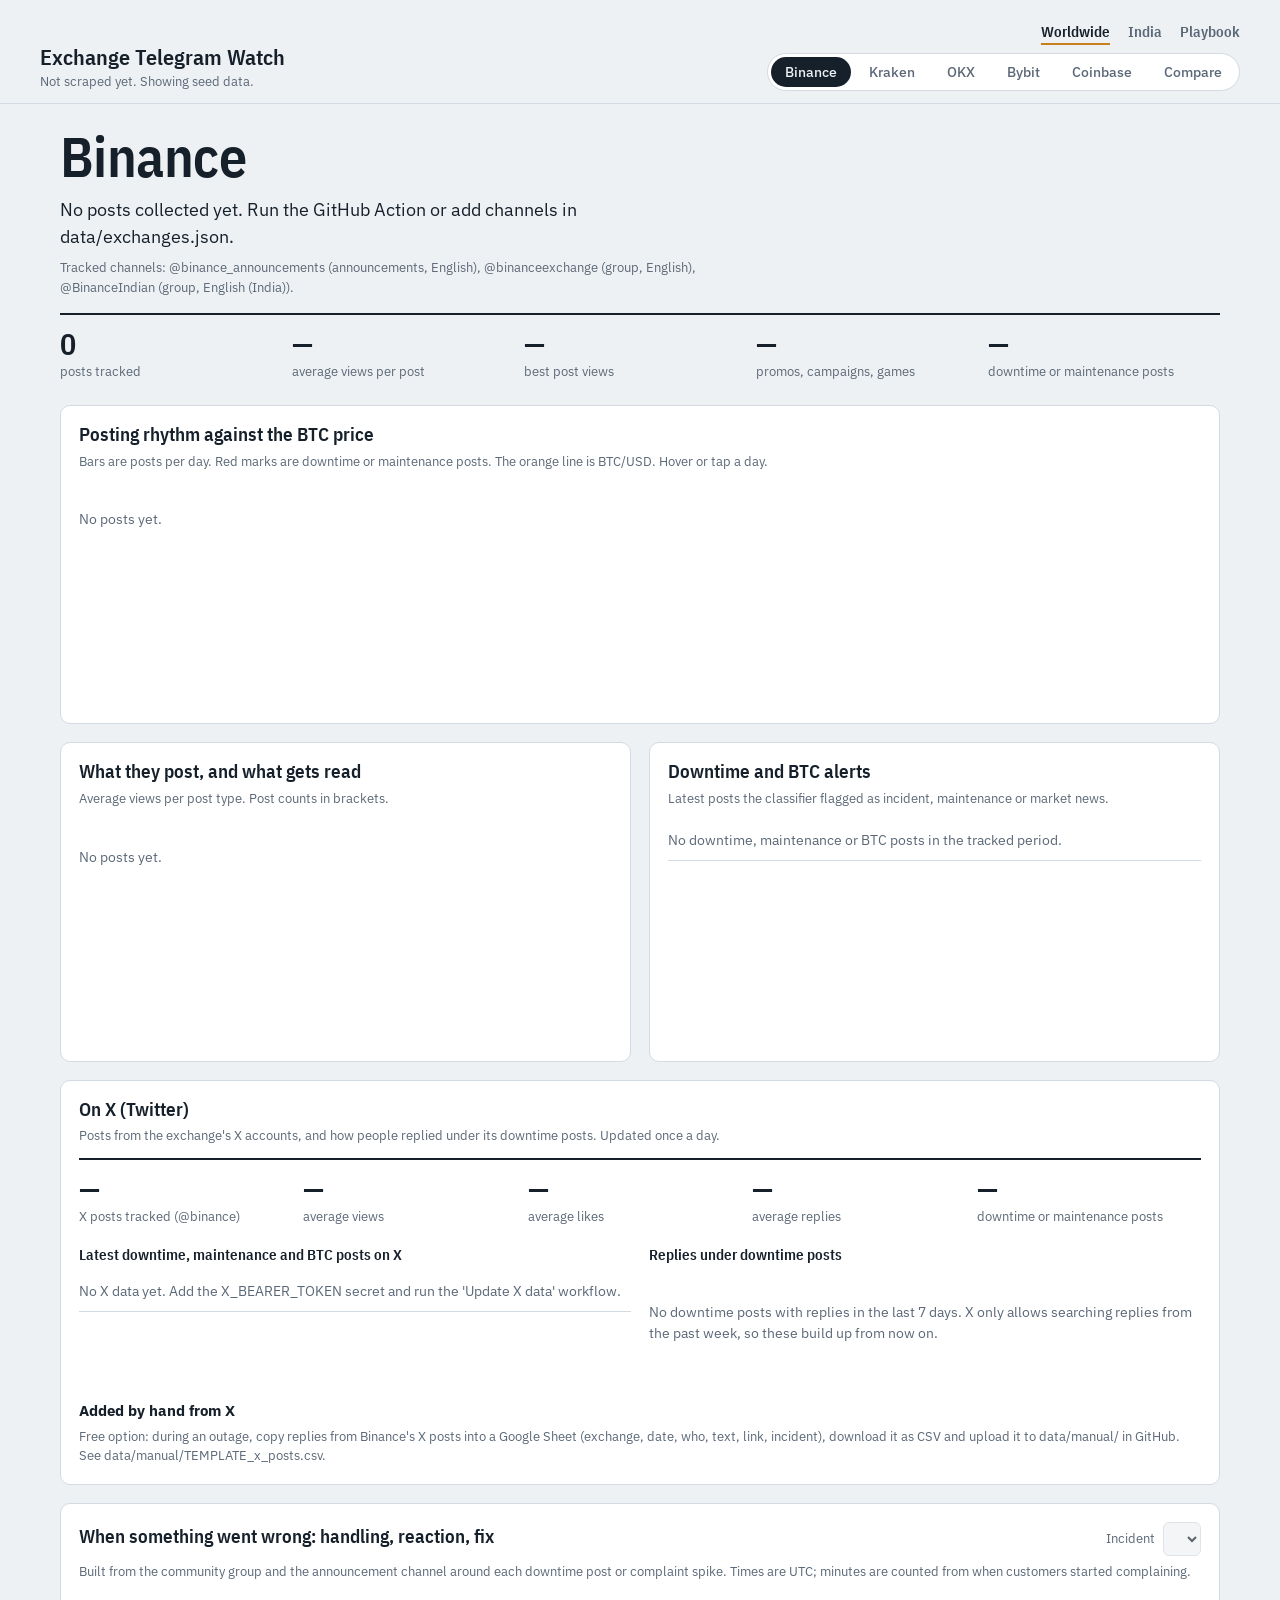
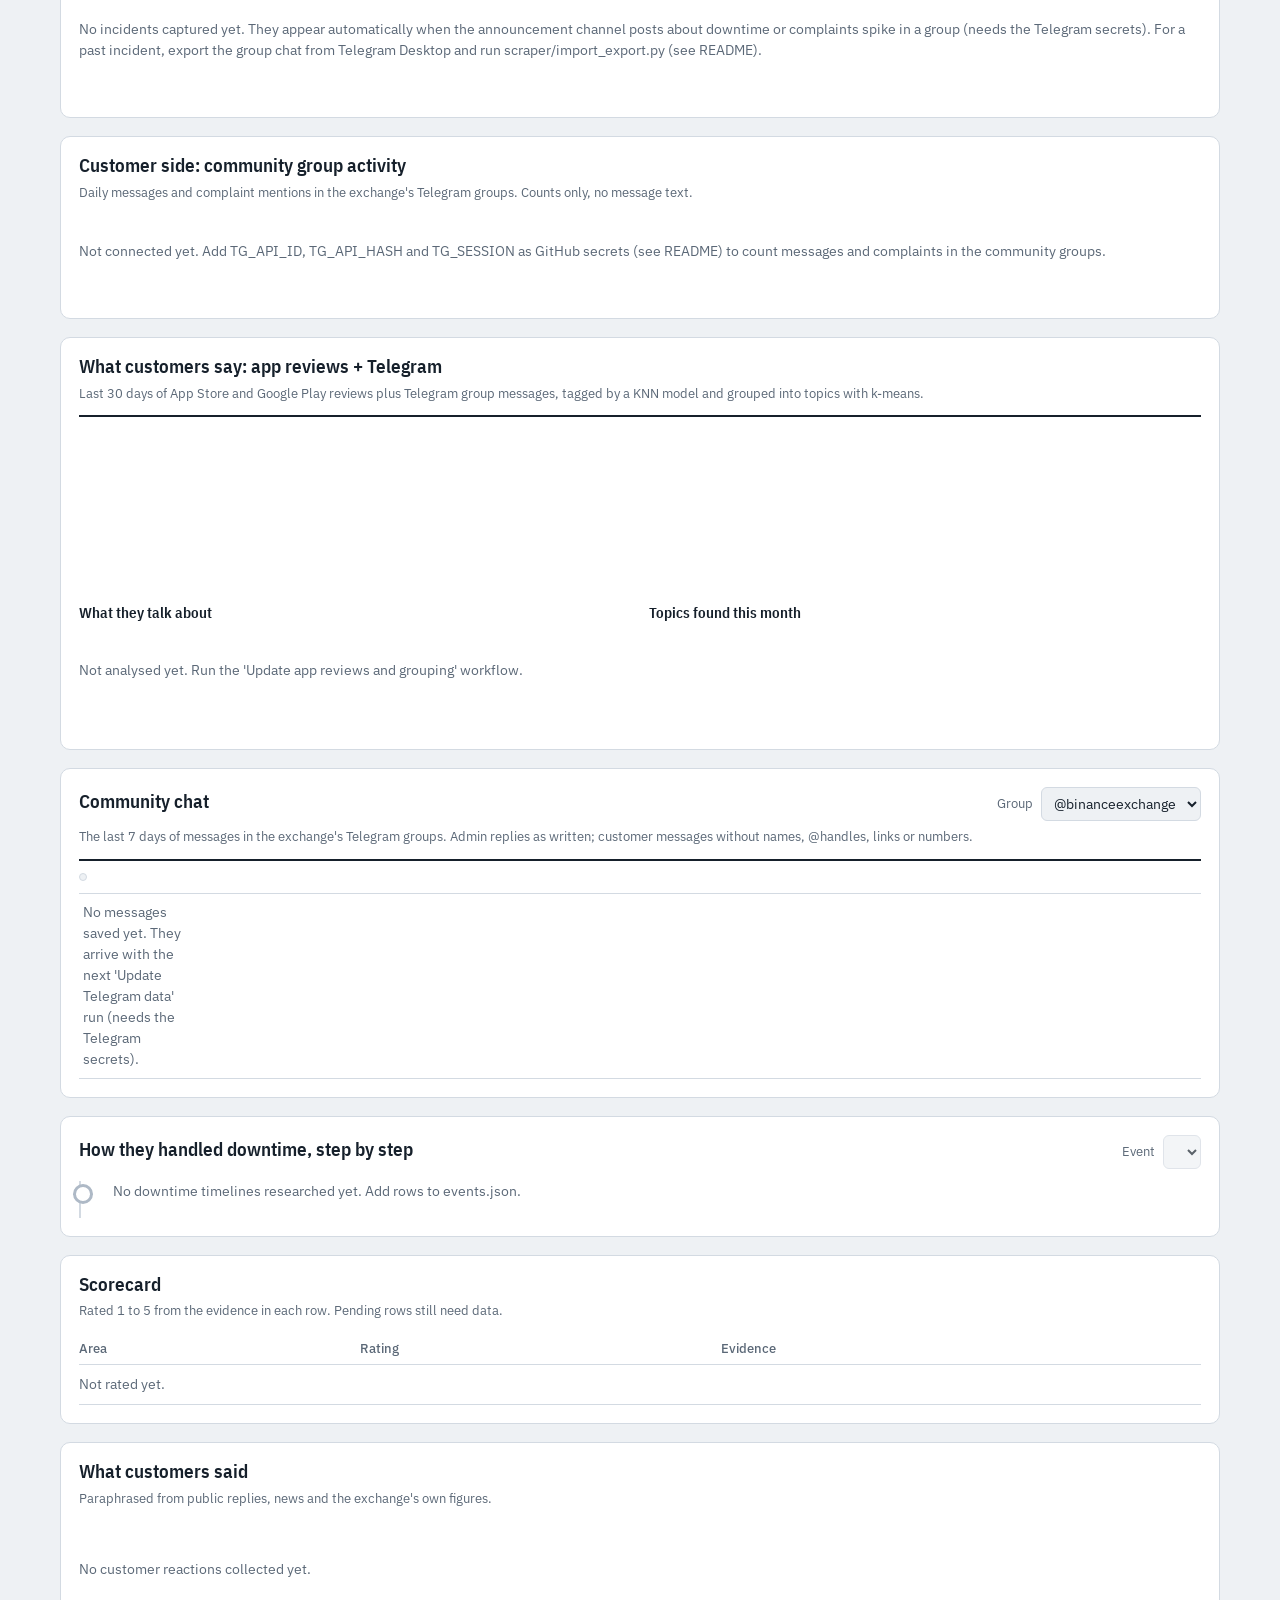
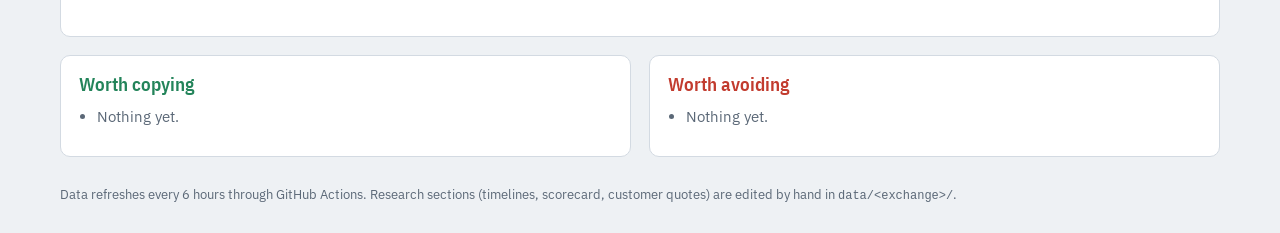
==== index.html @ f82f7426 "Add files via upload" ====
<!doctype html>
<html lang="en">
<head>
<meta charset="utf-8">
<meta name="viewport" content="width=device-width, initial-scale=1">
<title>Exchange Telegram Watch</title>
<link rel="preconnect" href="https://fonts.googleapis.com">
<link rel="preconnect" href="https://fonts.gstatic.com" crossorigin>
<link href="https://fonts.googleapis.com/css2?family=IBM+Plex+Sans:wght@400;500;600&family=IBM+Plex+Sans+Condensed:wght@500;600&display=swap" rel="stylesheet">
<link rel="stylesheet" href="assets/style.css">
<link rel="icon" href="data:image/svg+xml,<svg xmlns='http://www.w3.org/2000/svg' viewBox='0 0 100 100'><text y='.9em' font-size='90'>📡</text></svg>">
</head>
<body>
<header class="top">
  <div class="brand">
    <h1>Exchange Telegram Watch</h1>
    <p class="muted" id="updated">Loading data…</p>
  </div>
  <div class="navs"><nav class="regions" id="regions" aria-label="Region"></nav><nav class="tabs" id="tabs" aria-label="Exchange"></nav></div>
</header>

<main id="view-exchange">
  <section class="hero">
    <div class="hero-head">
      <h2 id="ex-title">—</h2>
      <p id="ex-summary" class="lead">—</p>
      <p id="ex-channels" class="muted chan"></p>
      <p id="ex-note" class="note" hidden></p>
    </div>
    <div class="kpis" id="kpis"></div>
  </section>

  <section class="panel">
    <div class="panel-head">
      <h3>Posting rhythm against the BTC price</h3>
      <p class="muted">Bars are posts per day. Red marks are downtime or maintenance posts. The orange line is BTC/USD. Hover or tap a day.</p>
    </div>
    <div class="chart" id="pulse"></div>
  </section>

  <div class="two">
    <section class="panel">
      <div class="panel-head"><h3>What they post, and what gets read</h3><p class="muted">Average views per post type. Post counts in brackets.</p></div>
      <div class="chart" id="mix"></div>
    </section>
    <section class="panel">
      <div class="panel-head"><h3>Downtime and BTC alerts</h3><p class="muted">Latest posts the classifier flagged as incident, maintenance or market news.</p></div>
      <ul class="feed" id="feed"></ul>
    </section>
  </div>

  <section class="panel" id="discordsec" hidden>
    <div class="panel-head">
      <h3>Discord announcements</h3>
      <p class="muted" id="dc-note">Posts from the exchange's Discord announcement channel, followed into your own server and read by your bot.</p>
    </div>
    <div class="kpis" id="dc-kpis"></div>
    <ul class="feed" id="dc-feed" style="margin-top:10px"></ul>
  </section>

  <section class="panel" id="statussec" hidden>
    <div class="panel-head">
      <h3>Status page: every outage and how it was updated</h3>
      <label class="select-wrap">Incident <select id="st-sel"></select></label>
      <p class="muted" id="st-note">From the exchange's public status page. Each incident shows its updates from Investigating to Resolved.</p>
    </div>
    <div class="kpis" id="st-kpis"></div>
    <div id="st-body" style="margin-top:12px"></div>
  </section>

  <section class="panel" id="xsec">
    <div class="panel-head">
      <h3>On X (Twitter)</h3>
      <p class="muted">Posts from the exchange's X accounts, and how people replied under its downtime posts. Updated once a day.</p>
    </div>
    <div class="kpis" id="x-kpis"></div>
    <div class="inc-cols">
      <div><h4>Latest downtime, maintenance and BTC posts on X</h4><ul class="feed" id="x-feed"></ul></div>
      <div>
        <h4 style="display:flex;justify-content:space-between;gap:8px;flex-wrap:wrap;align-items:center">Replies under downtime posts <select id="x-sel" aria-label="Downtime post on X"></select></h4>
        <div id="x-body"></div>
      </div>
    </div>
    <div id="x-manual"></div>
  </section>

  <section class="panel" id="incidents">
    <div class="panel-head">
      <h3>When something went wrong: handling, reaction, fix</h3>
      <label class="select-wrap">Incident <select id="inc-sel"></select></label>
      <p class="muted">Built from the community group and the announcement channel around each downtime post or complaint spike. Times are UTC; minutes are counted from when customers started complaining.</p>
    </div>
    <div id="inc-body"></div>
  </section>

  <section class="panel">
    <div class="panel-head"><h3>Customer side: community group activity</h3><p class="muted">Daily messages and complaint mentions in the exchange's Telegram groups. Counts only, no message text.</p></div>
    <div id="groups"></div>
  </section>

  <section class="panel" id="voicesec">
    <div class="panel-head">
      <h3>What customers say: app reviews + Telegram</h3>
      <p class="muted">Last 30 days of App Store and Google Play reviews plus Telegram group messages, tagged by a KNN model and grouped into topics with k-means.</p>
    </div>
    <div class="kpis" id="v-kpis"></div>
    <div class="chart" id="v-chart" style="min-height:160px;margin-top:12px"></div>
    <div class="inc-cols">
      <div><h4>What they talk about</h4><div id="v-labels"></div><div id="v-samples"></div></div>
      <div><h4>Topics found this month</h4><div id="v-topics"></div></div>
    </div>
    <p class="muted" id="v-method" style="font-size:13px;margin:12px 0 0"></p>
  </section>

  <section class="panel" id="chatsec">
    <div class="panel-head">
      <h3>Community chat</h3>
      <label class="select-wrap">Group <select id="chat-group"></select></label>
      <p class="muted">The last 7 days of messages in the exchange's Telegram groups. Admin replies as written; customer messages without names, @handles, links or numbers.</p>
    </div>
    <div class="kpis" id="chat-kpis"></div>
    <div class="seg" id="chat-filter" style="margin:12px 0;width:fit-content;flex-wrap:wrap"></div>
    <ul class="chat" id="chat-list"></ul>
  </section>

  <section class="panel">
    <div class="panel-head">
      <h3>How they handled downtime, step by step</h3>
      <label class="select-wrap">Event <select id="evt"></select></label>
    </div>
    <ol class="timeline" id="timeline"></ol>
  </section>

  <section class="panel">
    <div class="panel-head"><h3>Scorecard</h3><p class="muted">Rated 1 to 5 from the evidence in each row. Pending rows still need data.</p></div>
    <div class="scroll"><table class="table" id="score"><thead><tr><th>Area</th><th>Rating</th><th>Evidence</th></tr></thead><tbody></tbody></table></div>
  </section>

  <section class="panel">
    <div class="panel-head"><h3>What customers said</h3><p class="muted">Paraphrased from public replies, news and the exchange's own figures.</p></div>
    <div class="voices" id="voices"></div>
  </section>

  <div class="two">
    <section class="panel"><h3 class="good">Worth copying</h3><ul class="lessons" id="copy"></ul></section>
    <section class="panel"><h3 class="bad">Worth avoiding</h3><ul class="lessons" id="avoid"></ul></section>
  </div>
</main>

<main id="view-compare" hidden>
  <section class="hero"><div class="hero-head"><h2 id="cmp-title">All exchanges side by side</h2><p class="lead">Posting habits from scraped channels and downtime ratings from research. Empty cells mean that exchange has not been collected yet.</p></div></section>
  <section class="panel">
    <div class="panel-head"><h3>Posting habits</h3></div>
    <div class="scroll"><table class="table" id="cmp-posts"></table></div>
  </section>
  <section class="panel">
    <div class="panel-head"><h3>Downtime scorecard</h3></div>
    <div class="scroll"><table class="table" id="cmp-score"></table></div>
  </section>
</main>

<main id="view-influencers" hidden>
  <section class="hero"><div class="hero-head">
    <h2 id="inf-title">Influencers</h2>
    <p class="lead" id="inf-lead">—</p>
  </div><div class="kpis" id="inf-kpis"></div></section>
  <section class="panel"><div class="panel-head"><h3>Who they are and what they push</h3><p class="muted">Public Telegram channels, scraped every 6 hours. Negative reactions are 👎 😡 🤬 😢 😱 💩 🤮.</p></div>
    <div class="scroll"><table class="table" id="inf-table"></table></div></section>
  <div class="two">
    <section class="panel"><div class="panel-head"><h3>Which exchanges they talk about</h3><p class="muted">Posts mentioning each exchange; the darker part has a referral link.</p></div><div class="chart" id="inf-mentions" style="min-height:140px"></div></section>
    <section class="panel"><div class="panel-head"><h3>When an exchange had problems</h3><p class="muted">Influencer posts within 48 hours after an outage or downtime post of an exchange in this region.</p></div><ul class="feed" id="inf-outages"></ul></section>
  </div>
  <section class="panel"><div class="panel-head"><h3>Latest posts</h3><label class="select-wrap">Influencer <select id="inf-sel"></select></label></div><ul class="feed" id="inf-feed" style="max-height:620px"></ul></section>
  <section class="panel"><div class="panel-head"><h3>Followers' discussion groups</h3><p class="muted">Comments under influencer posts, where followers complain and ask. Add a group as "discussion" in data/influencers.json.</p></div><div id="inf-groups"></div></section>
</main>

<main id="view-playbook" hidden>
  <section class="hero"><div class="hero-head">
    <h2>Downtime Response Playbook</h2>
    <p class="lead">How to react when something breaks, generalised from how Binance, CoinDCX, WazirX, ZebPay and others handled their incidents. Each incident on the exchange pages is checked against it.</p>
  </div></section>
  <section class="panel"><div class="panel-head"><h3>Response timeline</h3><p class="muted">What to post, by whom, from the first complaint to the follow-up.</p></div><div class="steps" id="pb-timeline"></div></section>
  <section class="panel"><div class="panel-head"><h3>Severity levels and targets</h3><p class="muted">When unsure between two levels, pick the higher one.</p></div><div class="scroll"><table class="table" id="pb-levels"></table></div></section>
  <section class="panel"><div class="panel-head"><h3>Golden rules</h3></div><ol class="rules" id="pb-rules"></ol></section>
  <section class="panel">
    <div class="panel-head"><h3>Message templates</h3><div class="seg" id="pb-lang"></div><p class="muted">Fill the brackets, then post the same text on Telegram, X and the app banner at the same minute.</p></div>
    <div class="cards" id="pb-templates"></div>
  </section>
  <section class="panel"><div class="panel-head"><h3>Admin reply scripts for the group</h3><p class="muted">Answers to the questions that flood the group during downtime.</p></div><div class="cards" id="pb-scripts"></div></section>
  <div class="two">
    <section class="panel"><h3 class="bad">What not to do, with real examples</h3><ul class="lessons" id="pb-donts"></ul></section>
    <section class="panel"><h3>Planned maintenance checklist</h3><ul class="lessons" id="pb-maint"></ul></section>
  </div>
  <section class="panel"><div class="panel-head"><h3>Who does what</h3></div><div class="scroll"><table class="table" id="pb-roles"></table></div></section>
  <section class="panel"><div class="panel-head"><h3>How the competitors measure up</h3><p class="muted">Median minutes per exchange in this region, from captured incidents. Green meets the S1 target, amber only S2, red misses both.</p></div><div class="scroll"><table class="table" id="pb-bench"></table></div></section>
</main>

<footer class="foot muted">Data refreshes every 6 hours through GitHub Actions. Research sections (timelines, scorecard, customer quotes) are edited by hand in <code>data/&lt;exchange&gt;/</code>.</footer>
<div class="tip" id="tip" hidden></div>
<script src="assets/app.js"></script>
</body>
</html>
---- assets/style.css ----
:root{
  --paper:#EEF1F4; --panel:#FFFFFF; --ink:#16202B; --muted:#5B6877; --line:#D3DAE2;
  --signal:#2B59C3; --down:#C23B2E; --up:#23845A; --btc:#C7811B; --bar:#AEB9C6; --bar-hi:#2B59C3;
  --sans:"IBM Plex Sans",system-ui,-apple-system,"Segoe UI",sans-serif;
  --cond:"IBM Plex Sans Condensed","Arial Narrow",system-ui,sans-serif;
  --r:10px; color-scheme:light;
}
@media (prefers-color-scheme:dark){:root{
  --paper:#0F1620; --panel:#17212D; --ink:#E6ECF2; --muted:#93A1B1; --line:#2A3644;
  --signal:#7FA2F0; --down:#F07A6C; --up:#5FC796; --btc:#F2A93B; --bar:#3B4A5C; --bar-hi:#7FA2F0; color-scheme:dark;}}
*{box-sizing:border-box}
body{margin:0;background:var(--paper);color:var(--ink);font:15px/1.5 var(--sans)}
h1,h2,h3{font-family:var(--cond);font-weight:600;margin:0;line-height:1.15}
.muted{color:var(--muted)} .note{background:var(--panel);border-left:3px solid var(--btc);padding:8px 12px;border-radius:4px;max-width:70ch}
.top{display:flex;flex-wrap:wrap;gap:16px;align-items:end;justify-content:space-between;padding:20px clamp(16px,4vw,40px) 12px;border-bottom:1px solid var(--line)}
.top h1{font-size:22px} .top p{margin:2px 0 0;font-size:13px}
.tabs{display:flex;flex-wrap:wrap;gap:4px;background:var(--panel);border:1px solid var(--line);border-radius:999px;padding:3px}
.tabs button{font:500 14px var(--sans);border:0;background:none;color:var(--muted);padding:6px 14px;border-radius:999px;cursor:pointer}
.tabs button[aria-current="true"]{background:var(--ink);color:var(--paper)}
.tabs button:focus-visible,select:focus-visible,a:focus-visible{outline:2px solid var(--signal);outline-offset:2px}
main{padding:20px clamp(16px,4vw,40px);display:flex;flex-direction:column;gap:18px;max-width:1240px;margin:0 auto}
.hero{display:grid;grid-template-columns:minmax(0,1fr);gap:16px}
.hero h2{font-size:clamp(34px,6vw,56px);letter-spacing:-.01em}
.lead{font-size:18px;max-width:62ch;margin:8px 0 0}
.kpis{display:grid;grid-template-columns:repeat(auto-fit,minmax(150px,1fr));border-top:2px solid var(--ink)}
.kpi{padding:12px 14px 4px 0}
.kpi b{display:block;font:600 30px/1.1 var(--cond);font-variant-numeric:tabular-nums}
.kpi span{font-size:13px;color:var(--muted)}
.panel{background:var(--panel);border:1px solid var(--line);border-radius:var(--r);padding:18px}
.panel-head{display:flex;flex-wrap:wrap;justify-content:space-between;align-items:baseline;gap:6px 16px;margin-bottom:12px}
.panel-head p{margin:0;font-size:13px;flex-basis:100%} .panel h3{font-size:19px}
.two{display:grid;grid-template-columns:repeat(auto-fit,minmax(320px,1fr));gap:18px}
.chart{position:relative;min-height:220px;width:100%}
.chart svg{display:block;width:100%;height:auto} .chart text{fill:var(--muted);font:12px var(--sans)}
.empty{color:var(--muted);padding:24px 0;font-size:14px}
.feed{list-style:none;margin:0;padding:0;max-height:420px;overflow:auto}
.feed li{padding:9px 0;border-bottom:1px solid var(--line);display:grid;grid-template-columns:auto 1fr;gap:2px 10px}
.feed .pill{grid-row:span 2;align-self:start;font-size:12px;padding:1px 8px;border-radius:999px;border:1px solid currentColor;white-space:nowrap}
.pill.incident{color:var(--down)} .pill.maintenance{color:var(--btc)} .pill.market{color:var(--signal)}
.feed a{color:var(--ink);text-decoration:none} .feed a:hover{text-decoration:underline} .feed small{color:var(--muted)}
.select-wrap{font-size:13px;color:var(--muted);display:flex;gap:8px;align-items:center}
select{font:14px var(--sans);color:var(--ink);background:var(--paper);border:1px solid var(--line);border-radius:6px;padding:6px 8px;max-width:100%}
.timeline{list-style:none;margin:0;padding:0 0 0 18px;border-left:2px solid var(--line)}
.timeline li{position:relative;padding:0 0 16px 14px}
.timeline li::before{content:"";position:absolute;left:-26px;top:3px;width:14px;height:14px;border-radius:50%;background:var(--panel);border:3px solid var(--bar)}
.timeline li.k-first::before,.timeline li.k-incident::before{border-color:var(--down)}
.timeline li.k-recovery::before,.timeline li.k-closure::before{border-color:var(--up)}
.timeline .when{font-size:13px;color:var(--muted);font-variant-numeric:tabular-nums}
.timeline .what{font-weight:600;margin:2px 0} .timeline .said{margin:0;max-width:70ch}
.scroll{overflow-x:auto}
.table{border-collapse:collapse;width:100%;font-size:14px}
.table th{text-align:left;font-weight:500;color:var(--muted);font-size:13px;padding:6px 10px 6px 0;border-bottom:1px solid var(--line)}
.table td{padding:9px 10px 9px 0;border-bottom:1px solid var(--line);vertical-align:top}
.table td.num{font-variant-numeric:tabular-nums;white-space:nowrap}
.dots{white-space:nowrap;letter-spacing:2px;color:var(--signal)} .pend{color:var(--btc);font-size:13px}
.voices{display:grid;grid-template-columns:repeat(auto-fit,minmax(240px,1fr));gap:12px}
.voice{border:1px solid var(--line);border-radius:8px;padding:12px}
.voice .tone{font-size:13px;font-weight:600} .voice .tone.neg{color:var(--down)} .voice .tone.mid{color:var(--btc)}
.voice p{margin:6px 0} .voice small{color:var(--muted)}
.lessons{margin:10px 0 0;padding-left:18px} .lessons li{margin-bottom:10px}
.good{color:var(--up)} .bad{color:var(--down)}
.tip{position:fixed;pointer-events:none;background:var(--panel);color:var(--ink);border:1px solid var(--line);box-shadow:0 6px 18px rgba(0,0,0,.18);border-radius:6px;padding:6px 9px;font-size:13px;z-index:10;max-width:260px}
.foot{padding:8px clamp(16px,4vw,40px) 28px;font-size:13px;max-width:1240px;margin:0 auto}
code{font-size:12px}
[hidden]{display:none !important}

.inc-stats{display:grid;grid-template-columns:repeat(auto-fit,minmax(170px,1fr));gap:0;border-top:2px solid var(--ink);margin-bottom:14px}
.inc-stats div{padding:10px 12px 6px 0}
.inc-stats b{display:block;font:600 24px/1.15 var(--cond);font-variant-numeric:tabular-nums}
.inc-stats span{font-size:13px;color:var(--muted)}
.inc-stats .late b{color:var(--down)} .inc-stats .ok b{color:var(--up)}
.inc-cols{display:grid;grid-template-columns:repeat(auto-fit,minmax(300px,1fr));gap:18px;margin-top:14px}
.inc-cols h4{font:600 15px var(--cond);margin:0 0 8px}
.adm{list-style:none;margin:0;padding:0;max-height:360px;overflow:auto}
.adm li{padding:8px 0;border-bottom:1px solid var(--line)}
.adm .ph{font-size:12px;padding:1px 8px;border-radius:999px;border:1px solid var(--line);margin-right:6px;white-space:nowrap}
.adm .ph.Resolved{color:var(--up);border-color:var(--up)} .adm .ph.Reassurance,.adm .ph.Acknowledged{color:var(--signal);border-color:var(--signal)}
.adm .ph.ETA{color:var(--btc);border-color:var(--btc)}
.adm small,.quote small{color:var(--muted)}
.quote{border-left:3px solid var(--down);padding:4px 10px;margin:0 0 10px}
.quote.good{border-color:var(--up)}
.solved{background:var(--paper);border-radius:8px;padding:12px 14px;margin-top:14px}
.solved p{margin:4px 0}
.legend{display:flex;gap:14px;flex-wrap:wrap;font-size:12px;color:var(--muted);margin:4px 0 0}
.legend i{display:inline-block;width:10px;height:10px;border-radius:2px;margin-right:5px;vertical-align:-1px}

.navs{display:flex;flex-direction:column;gap:8px;align-items:flex-end}
.regions{display:flex;gap:18px}
.regions button{font:600 15px var(--cond);border:0;background:none;color:var(--muted);padding:2px 0;cursor:pointer;border-bottom:2px solid transparent}
.regions button[aria-current="true"]{color:var(--ink);border-bottom-color:var(--btc)}
.regions button:focus-visible{outline:2px solid var(--signal);outline-offset:2px}
.chan{font-size:13px;margin:8px 0 0;max-width:80ch}
@media (max-width:640px){.navs{align-items:flex-start}}

.quote.good{color:inherit}
.panel a{color:var(--signal)}

.steps{display:grid;grid-template-columns:repeat(auto-fit,minmax(180px,1fr));gap:0;counter-reset:st}
.step{position:relative;padding:14px 14px 10px 0;border-top:3px solid var(--line)}
.step:first-child{border-top-color:var(--down)} .step:last-child{border-top-color:var(--up)}
.step .when{font:600 13px var(--cond);color:var(--muted)} .step h4{font:600 18px var(--cond);margin:2px 0 4px}
.step .who{font-size:12px;color:var(--muted);margin-bottom:6px} .step p{margin:0;font-size:14px}
.rules{margin:0;padding-left:22px} .rules li{margin-bottom:10px} .rules b{display:block}
.seg{display:flex;gap:4px;background:var(--paper);border:1px solid var(--line);border-radius:999px;padding:3px}
.seg button{font:500 13px var(--sans);border:0;background:none;color:var(--muted);padding:4px 12px;border-radius:999px;cursor:pointer}
.seg button[aria-pressed="true"]{background:var(--ink);color:var(--paper)}
.cards{display:grid;grid-template-columns:repeat(auto-fit,minmax(280px,1fr));gap:12px}
.card{border:1px solid var(--line);border-radius:8px;padding:12px;display:flex;flex-direction:column;gap:6px}
.card h4{font:600 15px var(--cond);margin:0} .card p{margin:0} .card small{color:var(--muted)}
.card button{align-self:flex-start;font:500 13px var(--sans);border:1px solid var(--line);background:var(--panel);color:var(--ink);border-radius:6px;padding:4px 10px;cursor:pointer}
.chk{list-style:none;margin:10px 0 0;padding:0;display:grid;grid-template-columns:repeat(auto-fit,minmax(240px,1fr));gap:4px 16px}
.chk li{font-size:14px;display:grid;grid-template-columns:20px 1fr;gap:6px}
.chk .pass{color:var(--up)} .chk .warn{color:var(--btc)} .chk .fail{color:var(--down)} .chk .na{color:var(--muted)}
td.pass{color:var(--up);font-weight:600} td.warn{color:var(--btc);font-weight:600} td.fail{color:var(--down);font-weight:600}

.chat{list-style:none;margin:0;padding:0;max-height:560px;overflow:auto;border-top:1px solid var(--line)}
.chat li{padding:8px 4px;border-bottom:1px solid var(--line);display:grid;grid-template-columns:110px 1fr;gap:2px 12px;font-size:14px}
.chat li.adm{background:color-mix(in srgb,var(--signal) 8%,transparent)}
.chat time{color:var(--muted);font-size:12px;font-variant-numeric:tabular-nums}
.chat .tags{grid-column:2;display:flex;gap:4px;flex-wrap:wrap}
.chat .tag{font-size:11px;padding:0 7px;border-radius:999px;border:1px solid var(--line);color:var(--muted)}
.chat .tag.c{color:var(--down);border-color:var(--down)} .chat .tag.a{color:var(--signal);border-color:var(--signal)}
.chat .who{font-size:12px;font-weight:600;color:var(--signal)}
@media (max-width:640px){.chat li{grid-template-columns:1fr}.chat .tags{grid-column:1}}

.vbar{display:grid;grid-template-columns:minmax(130px,42%) 1fr auto;gap:8px;align-items:center;margin:4px 0;font-size:14px;cursor:pointer;border-radius:4px;padding:2px 4px}
.vbar:hover,.vbar[aria-pressed="true"]{background:var(--paper)}
.vbar .b{height:12px;border-radius:3px}
.topic{border:1px solid var(--line);border-radius:8px;padding:10px 12px;margin-bottom:10px}
.topic h5{font:600 15px var(--cond);margin:0 0 2px} .topic small{color:var(--muted)} .topic p{margin:6px 0 0;font-size:13px;color:var(--muted)}

.stl{list-style:none;margin:10px 0 0;padding:0 0 0 18px;border-left:2px solid var(--line)}
.stl li{position:relative;padding:0 0 12px 12px;font-size:14px}
.stl li::before{content:"";position:absolute;left:-25px;top:4px;width:12px;height:12px;border-radius:50%;background:var(--panel);border:3px solid var(--bar)}
.stl li.investigating::before{border-color:var(--down)} .stl li.identified::before{border-color:var(--btc)}
.stl li.monitoring::before{border-color:var(--signal)} .stl li.resolved::before{border-color:var(--up)}
.stl .when{font-size:12px;color:var(--muted)} .stl b{text-transform:capitalize}

.tags2{display:flex;gap:4px;flex-wrap:wrap;grid-column:2}
.tags2 span{font-size:11px;padding:0 7px;border-radius:999px;border:1px solid var(--line);color:var(--muted)}
.tags2 .ref{color:var(--btc);border-color:var(--btc)} .tags2 .ex{color:var(--signal);border-color:var(--signal)} .tags2 .neg{color:var(--down);border-color:var(--down)}
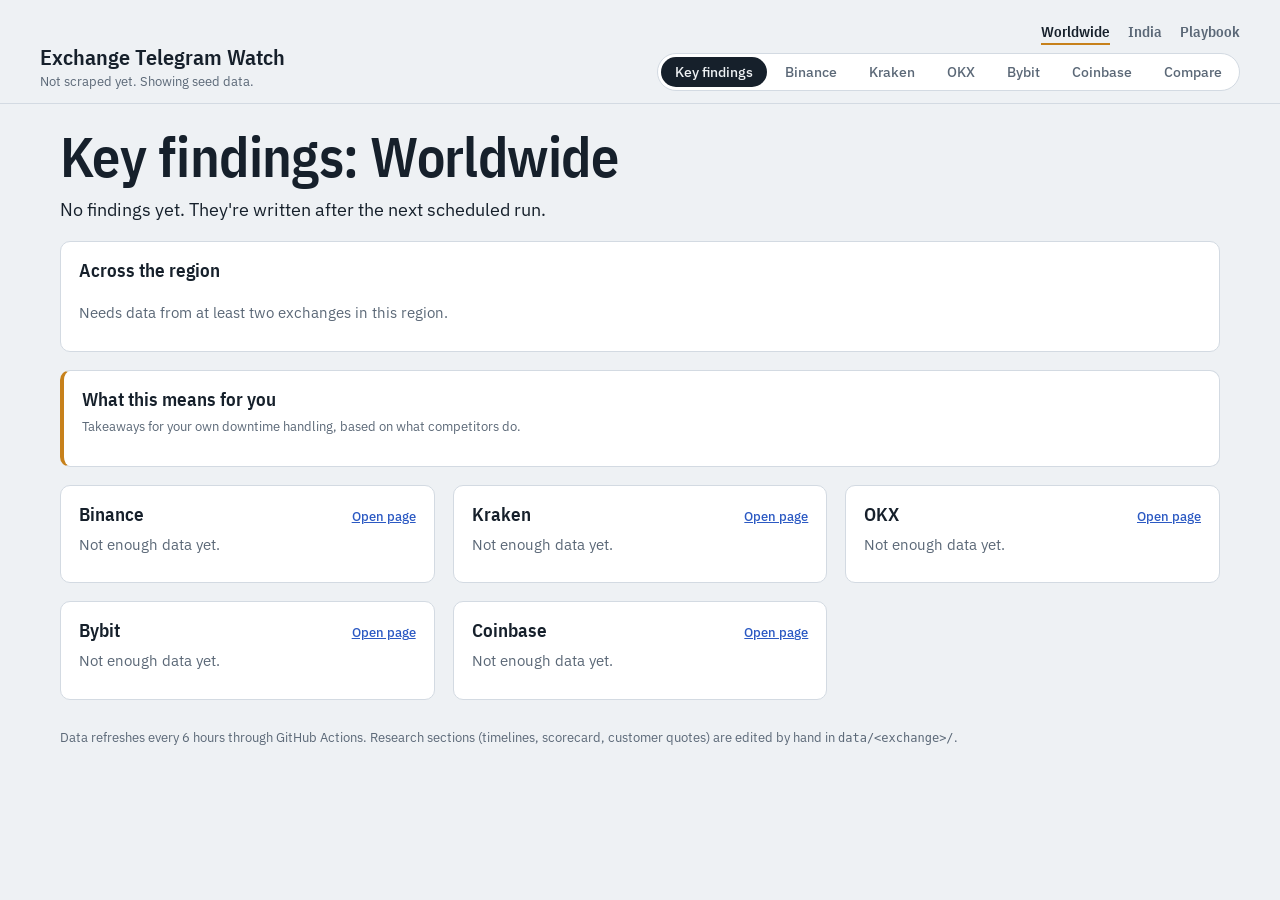
==== commit 182ea1c5: "Add files via upload" ====
--- a/index.html
+++ b/index.html
@@ -30,6 +30,17 @@
     <div class="kpis" id="kpis"></div>
   </section>
 
+  <section class="panel" id="hoursec">
+    <div class="panel-head">
+      <h3>Hour by hour: what customers are talking about</h3>
+      <div class="seg" id="hr-range"></div>
+      <p class="muted">Each row is a product, each column an hour (India time). Darker means more messages; red means mostly complaints. Click a cell to read what people said.</p>
+    </div>
+    <div id="hr-spikes"></div>
+    <div class="chart" id="hr-heat" style="min-height:200px"></div>
+    <div id="hr-detail"></div>
+  </section>
+
   <section class="panel">
     <div class="panel-head">
       <h3>Posting rhythm against the BTC price</h3>
@@ -105,6 +116,9 @@
     </div>
     <div class="kpis" id="v-kpis"></div>
     <div class="chart" id="v-chart" style="min-height:160px;margin-top:12px"></div>
+    <h4 style="margin:16px 0 4px">What they talk about when BTC is rising, normal or falling</h4>
+    <p class="muted" id="v-mood-note" style="font-size:13px;margin:0 0 10px"></p>
+    <div class="moods" id="v-moods"></div>
     <div class="inc-cols">
       <div><h4>What they talk about</h4><div id="v-labels"></div><div id="v-samples"></div></div>
       <div><h4>Topics found this month</h4><div id="v-topics"></div></div>
@@ -116,7 +130,7 @@
     <div class="panel-head">
       <h3>Community chat</h3>
       <label class="select-wrap">Group <select id="chat-group"></select></label>
-      <p class="muted">The last 7 days of messages in the exchange's Telegram groups. Admin replies as written; customer messages without names, @handles, links or numbers.</p>
+      <p class="muted">The last 30 days of messages in the exchange's Telegram groups. Admin replies as written; customer messages without names, @handles, links or numbers.</p>
     </div>
     <div class="kpis" id="chat-kpis"></div>
     <div class="seg" id="chat-filter" style="margin:12px 0;width:fit-content;flex-wrap:wrap"></div>
@@ -154,9 +168,23 @@
     <div class="scroll"><table class="table" id="cmp-posts"></table></div>
   </section>
   <section class="panel">
+    <div class="panel-head"><h3>Complaints by BTC market mood</h3><p class="muted">Share of customer messages that are complaints on days BTC rose, moved normally, or fell. Last 30 days.</p></div>
+    <div class="scroll"><table class="table" id="cmp-mood"></table></div>
+  </section>
+  <section class="panel">
     <div class="panel-head"><h3>Downtime scorecard</h3></div>
     <div class="scroll"><table class="table" id="cmp-score"></table></div>
   </section>
+</main>
+
+<main id="view-findings" hidden>
+  <section class="hero"><div class="hero-head">
+    <h2 id="kf-title">Key findings</h2>
+    <p class="lead" id="kf-lead">What the data says this week, in plain words. Updated after every run.</p>
+  </div></section>
+  <section class="panel"><div class="panel-head"><h3>Across the region</h3></div><ul class="kf" id="kf-headline"></ul></section>
+  <section class="panel takeaway"><div class="panel-head"><h3>What this means for you</h3><p class="muted">Takeaways for your own downtime handling, based on what competitors do.</p></div><ol class="rules" id="kf-takeaways"></ol></section>
+  <section><div class="kf-grid" id="kf-exchanges"></div></section>
 </main>
 
 <main id="view-influencers" hidden>
--- a/assets/style.css
+++ b/assets/style.css
@@ -139,3 +139,32 @@
 .tags2{display:flex;gap:4px;flex-wrap:wrap;grid-column:2}
 .tags2 span{font-size:11px;padding:0 7px;border-radius:999px;border:1px solid var(--line);color:var(--muted)}
 .tags2 .ref{color:var(--btc);border-color:var(--btc)} .tags2 .ex{color:var(--signal);border-color:var(--signal)} .tags2 .neg{color:var(--down);border-color:var(--down)}
+
+.moods{display:grid;grid-template-columns:repeat(auto-fit,minmax(230px,1fr));gap:12px}
+.mood{border:1px solid var(--line);border-radius:8px;padding:12px;border-top:4px solid var(--bar)}
+.mood.rising{border-top-color:var(--up)} .mood.falling{border-top-color:var(--down)}
+.mood h5{font:600 16px var(--cond);margin:0} .mood small{color:var(--muted)}
+.kbar{display:flex;height:14px;border-radius:4px;overflow:hidden;margin:8px 0 4px}
+.kbar span{display:block;height:100%}
+.klegend{display:flex;flex-wrap:wrap;gap:4px 10px;font-size:12px;color:var(--muted)}
+.klegend i{display:inline-block;width:9px;height:9px;border-radius:2px;margin-right:4px}
+.mood ol{margin:8px 0 0;padding-left:18px;font-size:14px} .mood p{font-size:13px;margin:6px 0 0;color:var(--muted)}
+
+.kf{list-style:none;margin:0;padding:0}
+.kf li{display:grid;grid-template-columns:14px 1fr;gap:10px;padding:8px 0;border-bottom:1px solid var(--line);font-size:15px}
+.kf li:last-child{border-bottom:0}
+.kf .dot{width:10px;height:10px;border-radius:50%;margin-top:6px;background:var(--bar)}
+.kf .dot.bad{background:var(--down)} .kf .dot.good{background:var(--up)} .kf .dot.info{background:var(--signal)}
+.takeaway{border-left:4px solid var(--btc)}
+.kf-grid{display:grid;grid-template-columns:repeat(auto-fit,minmax(340px,1fr));gap:18px}
+.kf-card h3{display:flex;justify-content:space-between;align-items:baseline;gap:8px}
+.kf-card h3 a{font:500 13px var(--sans)}
+.kf li.empty{display:block;color:var(--muted)}
+
+.spike{background:color-mix(in srgb,var(--down) 10%,var(--panel));border:1px solid var(--down);border-radius:8px;padding:10px 12px;margin-bottom:10px;font-size:14px}
+.spike b{color:var(--down)}
+.hr-legend{display:flex;gap:14px;flex-wrap:wrap;font-size:12px;color:var(--muted);margin-top:6px}
+.hr-legend i{display:inline-block;width:12px;height:12px;border-radius:2px;margin-right:4px;vertical-align:-2px}
+#hr-detail{margin-top:12px}
+#hr-detail .box{border:1px solid var(--line);border-radius:8px;padding:12px}
+#hr-detail h4{font:600 15px var(--cond);margin:0 0 6px}
